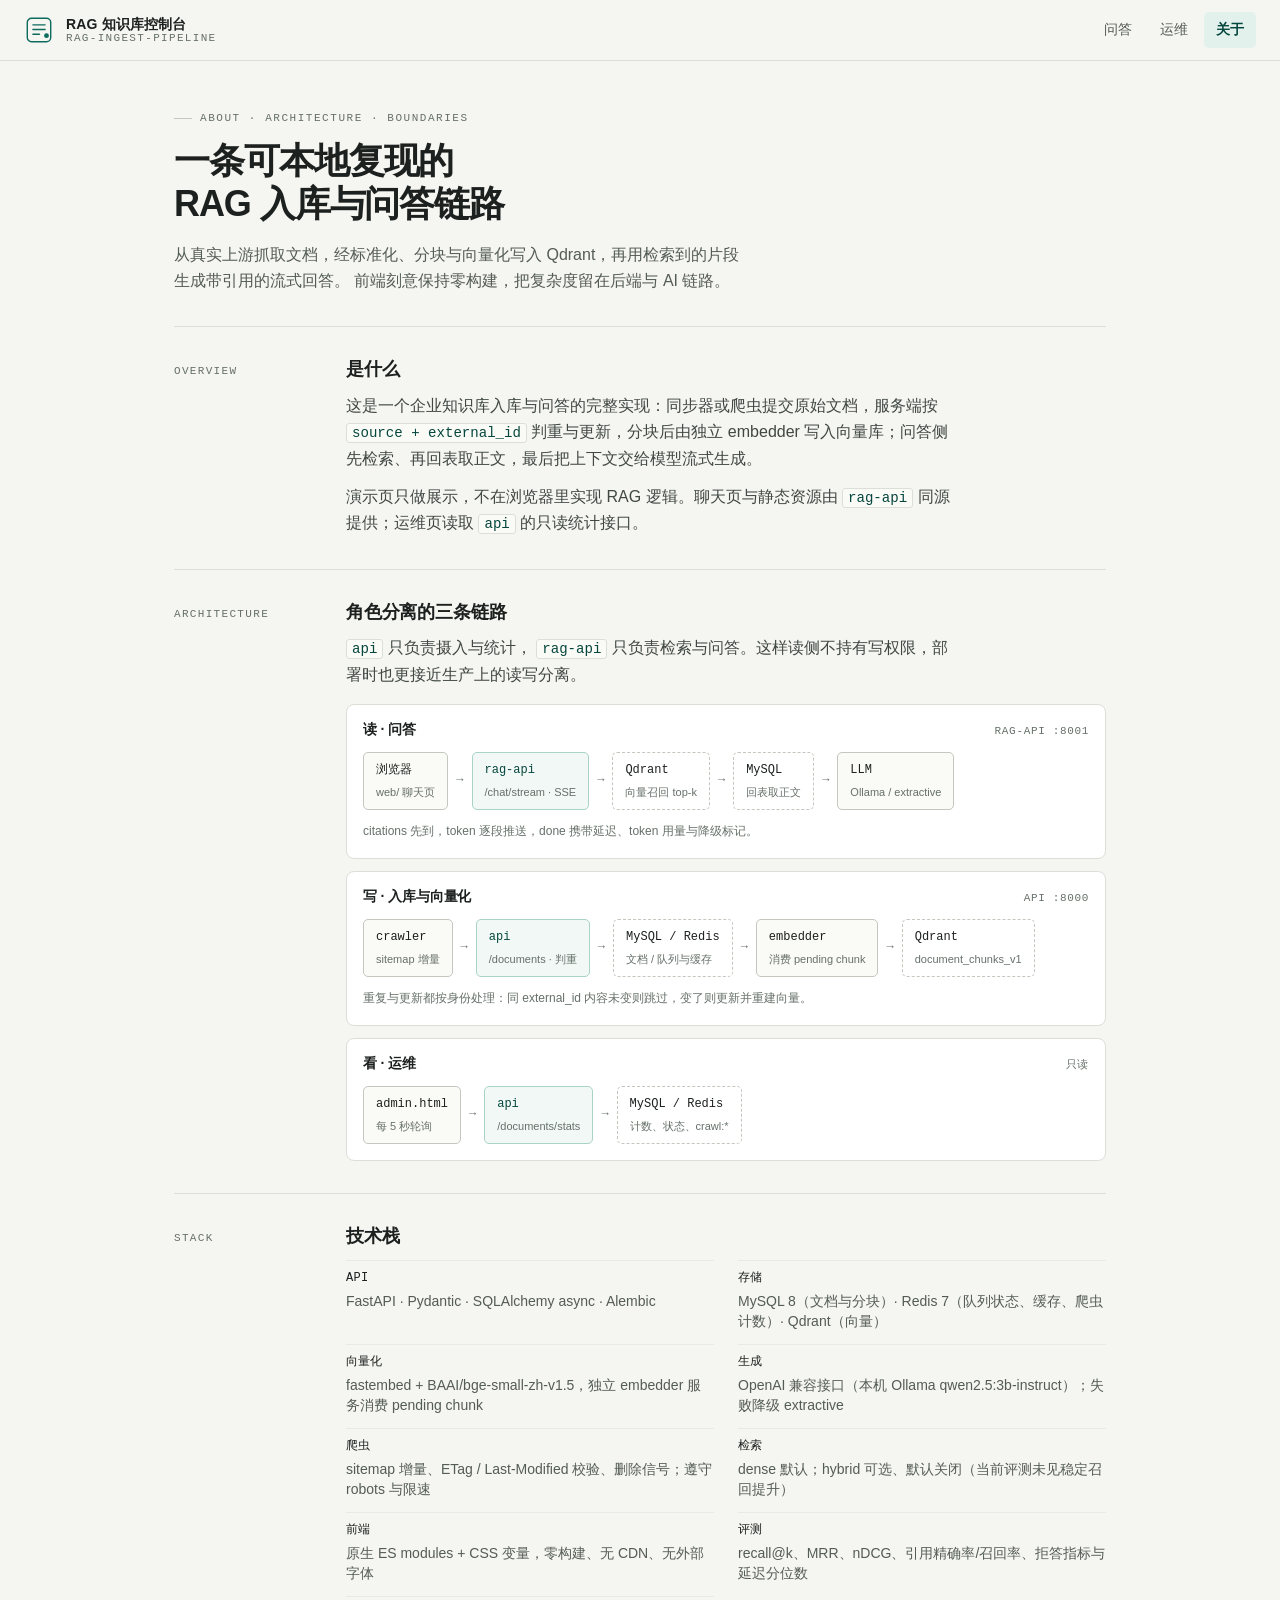
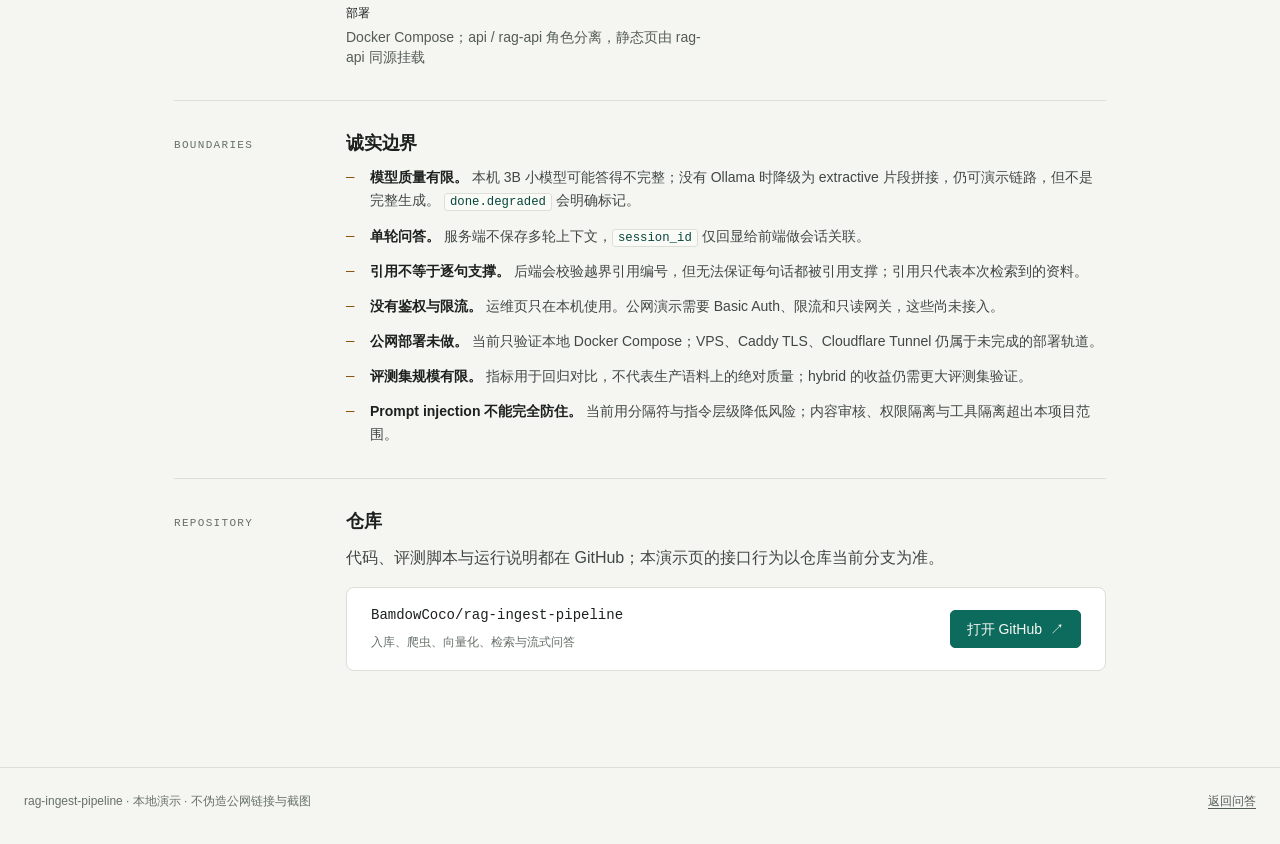
==== web/about.html @ 5a27202a "feat(demo): 增加问答/运维演示页与人民币费用估算 - 新增问答、运维与关于静态页，支持 SSE 流式回答与引用展示  - 增加 LLM 用量统计、DeepSeek 中文官方人民币价格与费用" ====
<!doctype html>
<html lang="zh-CN">
  <head>
    <meta charset="utf-8" />
    <meta name="viewport" content="width=device-width, initial-scale=1" />
    <meta name="theme-color" content="#f5f5f1" />
    <meta
      name="description"
      content="rag-ingest-pipeline 的架构、技术栈与诚实边界：入库、爬虫、向量化、检索与流式问答。"
    />
    <title>架构与边界 · RAG 控制台</title>
    <link rel="icon" href="favicon.svg" type="image/svg+xml" />
    <link rel="stylesheet" href="css/tokens.css?v=20261104" />
    <link rel="stylesheet" href="css/base.css?v=20261104" />
    <link rel="stylesheet" href="css/components.css?v=20261104" />
    <link rel="stylesheet" href="css/about.css?v=20261104" />
  </head>
  <body>
    <a class="skip-link" href="#main">跳到主要内容</a>

    <header class="site-header">
      <div class="site-header__inner">
        <a class="brand" href="index.html">
          <svg class="brand__mark" viewBox="0 0 32 32" fill="none" aria-hidden="true">
            <rect
              x="3.5"
              y="3.5"
              width="25"
              height="25"
              rx="4.5"
              stroke="currentColor"
              stroke-width="1.5"
            />
            <path
              d="M9.5 10.5h13M9.5 15.5h13M9.5 20.5h7"
              stroke="currentColor"
              stroke-width="1.5"
              stroke-linecap="round"
            />
            <circle cx="24" cy="22" r="2.6" fill="currentColor" />
          </svg>
          <span class="brand__text">
            <span class="brand__name">RAG 知识库控制台</span>
            <span class="brand__sub">rag-ingest-pipeline</span>
          </span>
        </a>
        <nav class="site-nav" aria-label="主导航">
          <a href="index.html">问答</a>
          <a href="admin.html">运维</a>
          <a href="about.html" aria-current="page">关于</a>
        </nav>
      </div>
    </header>

    <main id="main" class="about-layout">
      <header class="about-hero">
        <p class="eyebrow">About · architecture · boundaries</p>
        <h1 class="about-title">一条可本地复现的 RAG 入库与问答链路</h1>
        <p class="about-lede">
          从真实上游抓取文档，经标准化、分块与向量化写入 Qdrant，再用检索到的片段生成带引用的流式回答。
          前端刻意保持零构建，把复杂度留在后端与 AI 链路。
        </p>
      </header>

      <section class="about-section" aria-labelledby="overview-title">
        <p class="about-section__label">Overview</p>
        <div class="about-section__body">
          <h2 class="about-section__title" id="overview-title">是什么</h2>
          <p>
            这是一个企业知识库入库与问答的完整实现：同步器或爬虫提交原始文档，服务端按
            <span class="code-inline">source + external_id</span>
            判重与更新，分块后由独立 embedder 写入向量库；问答侧先检索、再回表取正文，最后把上下文交给模型流式生成。
          </p>
          <p>
            演示页只做展示，不在浏览器里实现 RAG 逻辑。聊天页与静态资源由
            <span class="code-inline">rag-api</span>
            同源提供；运维页读取
            <span class="code-inline">api</span>
            的只读统计接口。
          </p>
        </div>
      </section>

      <section class="about-section" aria-labelledby="arch-title">
        <p class="about-section__label">Architecture</p>
        <div class="about-section__body">
          <h2 class="about-section__title" id="arch-title">角色分离的三条链路</h2>
          <p>
            <span class="code-inline">api</span> 只负责摄入与统计，
            <span class="code-inline">rag-api</span>
            只负责检索与问答。这样读侧不持有写权限，部署时也更接近生产上的读写分离。
          </p>

          <div class="arch">
            <div class="arch-lane">
              <div class="arch-lane__head">
                <h3 class="arch-lane__title">读 · 问答</h3>
                <span class="arch-lane__hint">rag-api :8001</span>
              </div>
              <div class="flow">
                <div class="flow__node">
                  <span class="flow__node-title">浏览器</span>
                  <span class="flow__node-role">web/ 聊天页</span>
                </div>
                <span class="flow__arrow" aria-hidden="true">→</span>
                <div class="flow__node flow__node--accent">
                  <span class="flow__node-title">rag-api</span>
                  <span class="flow__node-role">/chat/stream · SSE</span>
                </div>
                <span class="flow__arrow" aria-hidden="true">→</span>
                <div class="flow__node flow__node--store">
                  <span class="flow__node-title">Qdrant</span>
                  <span class="flow__node-role">向量召回 top-k</span>
                </div>
                <span class="flow__arrow" aria-hidden="true">→</span>
                <div class="flow__node flow__node--store">
                  <span class="flow__node-title">MySQL</span>
                  <span class="flow__node-role">回表取正文</span>
                </div>
                <span class="flow__arrow" aria-hidden="true">→</span>
                <div class="flow__node">
                  <span class="flow__node-title">LLM</span>
                  <span class="flow__node-role">Ollama / extractive</span>
                </div>
              </div>
              <p class="arch-note">
                citations 先到，token 逐段推送，done 携带延迟、token 用量与降级标记。
              </p>
            </div>

            <div class="arch-lane">
              <div class="arch-lane__head">
                <h3 class="arch-lane__title">写 · 入库与向量化</h3>
                <span class="arch-lane__hint">api :8000</span>
              </div>
              <div class="flow">
                <div class="flow__node">
                  <span class="flow__node-title">crawler</span>
                  <span class="flow__node-role">sitemap 增量</span>
                </div>
                <span class="flow__arrow" aria-hidden="true">→</span>
                <div class="flow__node flow__node--accent">
                  <span class="flow__node-title">api</span>
                  <span class="flow__node-role">/documents · 判重</span>
                </div>
                <span class="flow__arrow" aria-hidden="true">→</span>
                <div class="flow__node flow__node--store">
                  <span class="flow__node-title">MySQL / Redis</span>
                  <span class="flow__node-role">文档 / 队列与缓存</span>
                </div>
                <span class="flow__arrow" aria-hidden="true">→</span>
                <div class="flow__node">
                  <span class="flow__node-title">embedder</span>
                  <span class="flow__node-role">消费 pending chunk</span>
                </div>
                <span class="flow__arrow" aria-hidden="true">→</span>
                <div class="flow__node flow__node--store">
                  <span class="flow__node-title">Qdrant</span>
                  <span class="flow__node-role">document_chunks_v1</span>
                </div>
              </div>
              <p class="arch-note">
                重复与更新都按身份处理：同 external_id 内容未变则跳过，变了则更新并重建向量。
              </p>
            </div>

            <div class="arch-lane">
              <div class="arch-lane__head">
                <h3 class="arch-lane__title">看 · 运维</h3>
                <span class="arch-lane__hint">只读</span>
              </div>
              <div class="flow">
                <div class="flow__node">
                  <span class="flow__node-title">admin.html</span>
                  <span class="flow__node-role">每 5 秒轮询</span>
                </div>
                <span class="flow__arrow" aria-hidden="true">→</span>
                <div class="flow__node flow__node--accent">
                  <span class="flow__node-title">api</span>
                  <span class="flow__node-role">/documents/stats</span>
                </div>
                <span class="flow__arrow" aria-hidden="true">→</span>
                <div class="flow__node flow__node--store">
                  <span class="flow__node-title">MySQL / Redis</span>
                  <span class="flow__node-role">计数、状态、crawl:*</span>
                </div>
              </div>
            </div>
          </div>
        </div>
      </section>

      <section class="about-section" aria-labelledby="stack-title">
        <p class="about-section__label">Stack</p>
        <div class="about-section__body">
          <h2 class="about-section__title" id="stack-title">技术栈</h2>
          <dl class="stack-grid">
            <div class="stack-item">
              <dt>API</dt>
              <dd>FastAPI · Pydantic · SQLAlchemy async · Alembic</dd>
            </div>
            <div class="stack-item">
              <dt>存储</dt>
              <dd>MySQL 8（文档与分块）· Redis 7（队列状态、缓存、爬虫计数）· Qdrant（向量）</dd>
            </div>
            <div class="stack-item">
              <dt>向量化</dt>
              <dd>fastembed + BAAI/bge-small-zh-v1.5，独立 embedder 服务消费 pending chunk</dd>
            </div>
            <div class="stack-item">
              <dt>生成</dt>
              <dd>OpenAI 兼容接口（本机 Ollama qwen2.5:3b-instruct）；失败降级 extractive</dd>
            </div>
            <div class="stack-item">
              <dt>爬虫</dt>
              <dd>sitemap 增量、ETag / Last-Modified 校验、删除信号；遵守 robots 与限速</dd>
            </div>
            <div class="stack-item">
              <dt>检索</dt>
              <dd>dense 默认；hybrid 可选、默认关闭（当前评测未见稳定召回提升）</dd>
            </div>
            <div class="stack-item">
              <dt>前端</dt>
              <dd>原生 ES modules + CSS 变量，零构建、无 CDN、无外部字体</dd>
            </div>
            <div class="stack-item">
              <dt>评测</dt>
              <dd>recall@k、MRR、nDCG、引用精确率/召回率、拒答指标与延迟分位数</dd>
            </div>
            <div class="stack-item">
              <dt>部署</dt>
              <dd>Docker Compose；api / rag-api 角色分离，静态页由 rag-api 同源挂载</dd>
            </div>
          </dl>
        </div>
      </section>

      <section class="about-section" aria-labelledby="boundary-title">
        <p class="about-section__label">Boundaries</p>
        <div class="about-section__body">
          <h2 class="about-section__title" id="boundary-title">诚实边界</h2>
          <ul class="boundary-list">
            <li>
              <strong>模型质量有限。</strong>
              本机 3B 小模型可能答得不完整；没有 Ollama 时降级为 extractive 片段拼接，仍可演示链路，但不是完整生成。
              <span class="code-inline">done.degraded</span> 会明确标记。
            </li>
            <li>
              <strong>单轮问答。</strong>
              服务端不保存多轮上下文，<span class="code-inline">session_id</span> 仅回显给前端做会话关联。
            </li>
            <li>
              <strong>引用不等于逐句支撑。</strong>
              后端会校验越界引用编号，但无法保证每句话都被引用支撑；引用只代表本次检索到的资料。
            </li>
            <li>
              <strong>没有鉴权与限流。</strong>
              运维页只在本机使用。公网演示需要 Basic Auth、限流和只读网关，这些尚未接入。
            </li>
            <li>
              <strong>公网部署未做。</strong>
              当前只验证本地 Docker Compose；VPS、Caddy TLS、Cloudflare Tunnel 仍属于未完成的部署轨道。
            </li>
            <li>
              <strong>评测集规模有限。</strong>
              指标用于回归对比，不代表生产语料上的绝对质量；hybrid 的收益仍需更大评测集验证。
            </li>
            <li>
              <strong>Prompt injection 不能完全防住。</strong>
              当前用分隔符与指令层级降低风险；内容审核、权限隔离与工具隔离超出本项目范围。
            </li>
          </ul>
        </div>
      </section>

      <section class="about-section" aria-labelledby="repo-title">
        <p class="about-section__label">Repository</p>
        <div class="about-section__body">
          <h2 class="about-section__title" id="repo-title">仓库</h2>
          <p>代码、评测脚本与运行说明都在 GitHub；本演示页的接口行为以仓库当前分支为准。</p>
          <div class="repo-card">
            <div class="repo-card__text">
              <span class="repo-card__name">BamdowCoco/rag-ingest-pipeline</span>
              <span class="repo-card__desc">入库、爬虫、向量化、检索与流式问答</span>
            </div>
            <a
              class="btn btn--primary"
              href="https://github.com/BamdowCoco/rag-ingest-pipeline"
              target="_blank"
              rel="noopener noreferrer"
            >
              打开 GitHub
              <span aria-hidden="true">↗</span>
            </a>
          </div>
        </div>
      </section>
    </main>

    <footer class="site-footer">
      <div class="site-footer__inner">
        <span>rag-ingest-pipeline · 本地演示 · 不伪造公网链接与截图</span>
        <span><a href="index.html">返回问答</a></span>
      </div>
    </footer>
  </body>
</html>
---- web/css/tokens.css ----
/* ==========================================================================
   tokens.css — 设计变量（颜色、字体、间距、圆角、阴影、动效）
   主题：Paper Ledger · 技术文档控制台
   - 单一强调色：深青绿（accent）；琥珀只作警告语义，不参与装饰
   - 暖纸底 + 深墨字；所有颜色必须从这里取，页面样式不写裸色值
   ========================================================================== */

:root {
  color-scheme: light;

  /* ---- 底色与表面 ------------------------------------------------------ */
  --color-ground: #f5f5f1;
  --color-surface: #ffffff;
  --color-sunken: #edede7;
  --color-inset: #fafaf6;
  --color-overlay: rgba(28, 32, 30, 0.38);

  /* ---- 文字 ------------------------------------------------------------ */
  --color-ink: #1c201e;
  --color-ink-soft: #414844;
  --color-ink-muted: #545c56;
  --color-ink-faint: #667069;
  --color-ink-inverse: #f7f8f4;

  /* ---- 分隔线 ---------------------------------------------------------- */
  --color-line: #dcdfd7;
  --color-line-soft: #e8eae4;
  --color-line-strong: #c3c8be;

  /* ---- 强调色（青绿） -------------------------------------------------- */
  --color-accent: #0d6b5d;
  --color-accent-hover: #0a584c;
  --color-accent-strong: #06473d;
  --color-accent-soft: #e3f1ed;
  --color-accent-line: #a9d3c9;
  --color-accent-tint: #f1f8f6;

  /* ---- 语义色 ---------------------------------------------------------- */
  --color-warn: #8a520b;
  --color-warn-soft: #fbf1dd;
  --color-warn-line: #e6c893;
  --color-danger: #9b2f29;
  --color-danger-soft: #fbeae8;
  --color-danger-line: #e8b7b2;
  --color-ok: #2c6b45;
  --color-ok-soft: #e6f2e9;
  --color-ok-line: #b7d8bf;
  --color-neutral-soft: #efefe9;
  --color-neutral-line: #d6d8d0;

  /* ---- 字体 ------------------------------------------------------------ */
  --font-sans: -apple-system, BlinkMacSystemFont, "Segoe UI", "Microsoft YaHei",
    "PingFang SC", "Noto Sans CJK SC", "Helvetica Neue", Arial, sans-serif;
  --font-mono: ui-monospace, "Cascadia Code", "Cascadia Mono", "SFMono-Regular",
    Consolas, "Liberation Mono", Menlo, monospace;

  /* 字号阶梯（16px 基准） */
  --text-2xs: 0.6875rem;  /* 11px — 微标签 */
  --text-xs: 0.75rem;     /* 12px — 元信息 */
  --text-sm: 0.875rem;    /* 14px — 辅助 */
  --text-base: 1rem;      /* 16px — 正文 */
  --text-lg: 1.125rem;    /* 18px — 小标题 */
  --text-xl: 1.375rem;    /* 22px — 区块标题 */
  --text-2xl: 1.75rem;    /* 28px — 页面标题 */
  --text-3xl: 2.25rem;    /* 36px — 空态主标题 */

  /* 行高 */
  --leading-tight: 1.2;
  --leading-snug: 1.4;
  --leading-normal: 1.65;
  --leading-relaxed: 1.8;

  /* ---- 间距（4px 基准） ------------------------------------------------ */
  --space-1: 0.25rem;   /* 4 */
  --space-2: 0.5rem;    /* 8 */
  --space-3: 0.75rem;   /* 12 */
  --space-4: 1rem;      /* 16 */
  --space-5: 1.5rem;    /* 24 */
  --space-6: 2rem;      /* 32 */
  --space-7: 3rem;      /* 48 */
  --space-8: 4rem;      /* 64 */

  /* ---- 圆角 ------------------------------------------------------------ */
  --radius-xs: 3px;
  --radius-sm: 5px;
  --radius-md: 8px;
  --radius-lg: 12px;
  --radius-round: 999px;

  /* ---- 阴影（克制：卡片只留 1px 级别的“纸感”） ------------------------- */
  --shadow-card: 0 1px 2px rgba(28, 32, 30, 0.05);
  --shadow-raise: 0 4px 16px rgba(28, 32, 30, 0.08);

  /* ---- 布局 ------------------------------------------------------------ */
  --content-max: 1280px;
  --chat-max: 860px;
  --header-height: 60px;
  --page-pad: 1.5rem;
  --rail-width: 280px;

  /* ---- 焦点与动效 ------------------------------------------------------ */
  --focus-ring: 0 0 0 3px rgba(13, 107, 93, 0.22);
  --motion-fast: 120ms;
  --motion-base: 180ms;
  --ease-out: cubic-bezier(0.2, 0.7, 0.3, 1);
}

@media (max-width: 640px) {
  :root {
    --page-pad: 1rem;
    --header-height: 56px;
  }
}
---- web/css/base.css ----
/* ==========================================================================
   base.css — reset、排版、页面骨架、通用布局原语
   ========================================================================== */

*,
*::before,
*::after {
  box-sizing: border-box;
}

html {
  -webkit-text-size-adjust: 100%;
  scroll-padding-top: calc(var(--header-height) + var(--space-4));
}

body {
  margin: 0;
  min-height: 100vh;
  background: var(--color-ground);
  color: var(--color-ink);
  font-family: var(--font-sans);
  font-size: var(--text-base);
  line-height: var(--leading-normal);
  -webkit-font-smoothing: antialiased;
  text-rendering: optimizeLegibility;
}

h1,
h2,
h3,
h4,
p,
figure,
blockquote,
dl,
dd {
  margin: 0;
}

h1,
h2,
h3,
h4 {
  font-weight: 600;
  line-height: var(--leading-tight);
  letter-spacing: -0.01em;
  text-wrap: balance;
}

p {
  text-wrap: pretty;
}

ul,
ol {
  margin: 0;
  padding: 0;
  list-style: none;
}

a {
  color: var(--color-accent);
  text-decoration-thickness: 1px;
  text-underline-offset: 3px;
}

a:hover {
  color: var(--color-accent-hover);
}

button,
input,
select,
textarea {
  font: inherit;
  color: inherit;
}

button {
  cursor: pointer;
}

img,
svg {
  display: block;
  max-width: 100%;
}

code,
kbd,
samp,
pre {
  font-family: var(--font-mono);
  font-size: 0.92em;
}

::selection {
  background: var(--color-accent-soft);
  color: var(--color-accent-strong);
}

:focus-visible {
  outline: 2px solid var(--color-accent);
  outline-offset: 2px;
  border-radius: var(--radius-xs);
}

[hidden] {
  display: none !important;
}

/* ---- 可访问性工具 ------------------------------------------------------ */

.visually-hidden {
  position: absolute !important;
  width: 1px;
  height: 1px;
  padding: 0;
  margin: -1px;
  overflow: hidden;
  clip: rect(0 0 0 0);
  white-space: nowrap;
  border: 0;
}

.skip-link {
  position: fixed;
  top: var(--space-2);
  left: var(--space-2);
  z-index: 200;
  padding: var(--space-2) var(--space-4);
  background: var(--color-surface);
  color: var(--color-accent-strong);
  border: 1px solid var(--color-accent-line);
  border-radius: var(--radius-sm);
  box-shadow: var(--shadow-raise);
  transform: translateY(-200%);
  transition: transform var(--motion-fast) var(--ease-out);
}

.skip-link:focus-visible {
  transform: translateY(0);
}

/* ---- 站点头部 ---------------------------------------------------------- */

.site-header {
  position: sticky;
  top: 0;
  z-index: 50;
  background: rgba(245, 245, 241, 0.92);
  border-bottom: 1px solid var(--color-line);
  backdrop-filter: blur(10px);
}

@supports not (backdrop-filter: blur(1px)) {
  .site-header {
    background: var(--color-ground);
  }
}

.site-header__inner {
  display: flex;
  align-items: center;
  justify-content: space-between;
  gap: var(--space-4);
  width: 100%;
  max-width: var(--content-max);
  height: var(--header-height);
  margin: 0 auto;
  padding: 0 var(--page-pad);
}

.brand {
  display: flex;
  align-items: center;
  gap: var(--space-3);
  min-width: 0;
  color: var(--color-ink);
  text-decoration: none;
}

.brand:hover {
  color: var(--color-ink);
}

.brand__mark {
  flex: none;
  width: 30px;
  height: 30px;
  color: var(--color-accent);
}

.brand__text {
  display: flex;
  flex-direction: column;
  min-width: 0;
  line-height: 1.15;
}

.brand__name {
  overflow: hidden;
  font-size: var(--text-sm);
  font-weight: 600;
  letter-spacing: 0.01em;
  text-overflow: ellipsis;
  white-space: nowrap;
}

.brand__sub {
  font-family: var(--font-mono);
  font-size: var(--text-2xs);
  letter-spacing: 0.12em;
  color: var(--color-ink-faint);
  text-transform: uppercase;
}

.site-nav {
  display: flex;
  align-items: center;
  gap: var(--space-1);
  flex: none;
}

.site-nav a {
  display: inline-flex;
  align-items: center;
  min-height: 36px;
  padding: 0 var(--space-3);
  border-radius: var(--radius-sm);
  color: var(--color-ink-muted);
  font-size: var(--text-sm);
  text-decoration: none;
  transition: background-color var(--motion-fast) var(--ease-out),
    color var(--motion-fast) var(--ease-out);
}

.site-nav a:hover {
  background: var(--color-sunken);
  color: var(--color-ink);
}

.site-nav a[aria-current="page"] {
  background: var(--color-accent-soft);
  color: var(--color-accent-strong);
  font-weight: 600;
}

/* ---- 页面骨架 ---------------------------------------------------------- */

.page {
  width: 100%;
  max-width: var(--content-max);
  margin: 0 auto;
  padding: var(--space-6) var(--page-pad) var(--space-8);
}

.page--narrow {
  max-width: 980px;
}

.page-header {
  display: flex;
  align-items: flex-end;
  justify-content: space-between;
  gap: var(--space-4);
  margin-bottom: var(--space-5);
}

.page-header__text {
  max-width: 68ch;
}

.eyebrow {
  display: flex;
  align-items: center;
  gap: var(--space-2);
  margin-bottom: var(--space-2);
  font-family: var(--font-mono);
  font-size: var(--text-2xs);
  font-weight: 500;
  letter-spacing: 0.14em;
  color: var(--color-ink-faint);
  text-transform: uppercase;
}

.eyebrow::before {
  content: "";
  width: 18px;
  height: 1px;
  background: var(--color-line-strong);
}

.page-title {
  font-size: var(--text-2xl);
  letter-spacing: -0.02em;
}

.page-lede {
  margin-top: var(--space-2);
  color: var(--color-ink-muted);
  font-size: var(--text-base);
}

.section-title {
  font-size: var(--text-lg);
  letter-spacing: -0.01em;
}

/* ---- 通用布局原语 ------------------------------------------------------ */

.cluster {
  display: flex;
  flex-wrap: wrap;
  align-items: center;
  gap: var(--space-2);
}

.stack > * + * {
  margin-top: var(--space-3);
}

.mono {
  font-family: var(--font-mono);
  font-size: 0.92em;
  letter-spacing: -0.01em;
}

.numeric {
  font-variant-numeric: tabular-nums;
}

.u-muted {
  color: var(--color-ink-muted);
}

.u-faint {
  color: var(--color-ink-faint);
}

.u-small {
  font-size: var(--text-sm);
}

.u-nowrap {
  white-space: nowrap;
}

/* ---- 页脚 -------------------------------------------------------------- */

.site-footer {
  width: 100%;
  max-width: var(--content-max);
  margin: 0 auto;
  padding: var(--space-5) var(--page-pad) var(--space-6);
  border-top: 1px solid var(--color-line);
  color: var(--color-ink-faint);
  font-size: var(--text-xs);
}

.site-footer__inner {
  display: flex;
  flex-wrap: wrap;
  align-items: center;
  justify-content: space-between;
  gap: var(--space-2) var(--space-4);
}

.site-footer a {
  color: var(--color-ink-muted);
}

/* ---- 动效偏好 ---------------------------------------------------------- */

@media (prefers-reduced-motion: reduce) {
  html {
    scroll-behavior: auto;
  }

  *,
  *::before,
  *::after {
    animation-duration: 0.01ms !important;
    animation-iteration-count: 1 !important;
    transition-duration: 0.01ms !important;
    scroll-behavior: auto !important;
  }
}

@media (max-width: 560px) {
  .brand__sub {
    display: none;
  }

  .page-header {
    align-items: flex-start;
    flex-direction: column;
  }

  .site-nav a {
    padding: 0 var(--space-2);
  }
}
---- web/css/components.css ----
/* ==========================================================================
   components.css — 跨页面组件：按钮、表单、徽标、卡片、表格、引用、提示
   ========================================================================== */

/* ---- 面板 / 卡片 ------------------------------------------------------- */

.panel {
  background: var(--color-surface);
  border: 1px solid var(--color-line);
  border-radius: var(--radius-md);
  box-shadow: var(--shadow-card);
}

.panel__head {
  display: flex;
  flex-wrap: wrap;
  align-items: baseline;
  justify-content: space-between;
  gap: var(--space-2) var(--space-4);
  padding: var(--space-4) var(--space-5);
  border-bottom: 1px solid var(--color-line-soft);
}

.panel__title {
  display: flex;
  align-items: center;
  gap: var(--space-2);
  font-size: var(--text-base);
  font-weight: 600;
}

.panel__hint {
  font-family: var(--font-mono);
  font-size: var(--text-2xs);
  letter-spacing: 0.06em;
  color: var(--color-ink-faint);
}

.panel__body {
  padding: var(--space-4) var(--space-5);
}

.panel__body--flush {
  padding: 0;
}

.panel__foot {
  padding: var(--space-3) var(--space-5);
  border-top: 1px solid var(--color-line-soft);
  color: var(--color-ink-faint);
  font-size: var(--text-xs);
}

/* ---- 按钮 -------------------------------------------------------------- */

.btn {
  display: inline-flex;
  align-items: center;
  justify-content: center;
  gap: var(--space-2);
  min-height: 38px;
  padding: 0 var(--space-4);
  border: 1px solid var(--color-line-strong);
  border-radius: var(--radius-sm);
  background: var(--color-surface);
  color: var(--color-ink);
  font-size: var(--text-sm);
  font-weight: 500;
  line-height: 1.2;
  text-decoration: none;
  white-space: nowrap;
  transition: background-color var(--motion-fast) var(--ease-out),
    border-color var(--motion-fast) var(--ease-out),
    color var(--motion-fast) var(--ease-out),
    transform var(--motion-fast) var(--ease-out);
}

.btn:hover {
  background: var(--color-inset);
  border-color: var(--color-ink-faint);
  color: var(--color-ink);
}

.btn:active {
  transform: translateY(1px);
}

.btn:disabled,
.btn[aria-disabled="true"] {
  transform: none;
  cursor: not-allowed;
  opacity: 0.55;
}

.btn svg {
  flex: none;
  width: 16px;
  height: 16px;
}

.btn--primary {
  border-color: var(--color-accent);
  background: var(--color-accent);
  color: var(--color-ink-inverse);
}

.btn--primary:hover {
  border-color: var(--color-accent-hover);
  background: var(--color-accent-hover);
  color: var(--color-ink-inverse);
}

.btn--ghost {
  border-color: transparent;
  background: transparent;
  color: var(--color-ink-muted);
}

.btn--ghost:hover {
  border-color: transparent;
  background: var(--color-sunken);
  color: var(--color-ink);
}

.btn--danger {
  border-color: var(--color-danger-line);
  background: var(--color-danger-soft);
  color: var(--color-danger);
}

.btn--danger:hover {
  border-color: var(--color-danger);
  background: var(--color-danger-soft);
  color: var(--color-danger);
}

.btn--sm {
  min-height: 32px;
  padding: 0 var(--space-3);
  font-size: var(--text-xs);
}

.btn--icon {
  width: 36px;
  padding: 0;
}

/* ---- 图标按钮（反馈等） ------------------------------------------------- */

.icon-btn {
  display: inline-flex;
  align-items: center;
  justify-content: center;
  width: 36px;
  height: 32px;
  padding: 0;
  border: 1px solid var(--color-line);
  border-radius: var(--radius-sm);
  background: var(--color-surface);
  color: var(--color-ink-muted);
  transition: background-color var(--motion-fast) var(--ease-out),
    border-color var(--motion-fast) var(--ease-out),
    color var(--motion-fast) var(--ease-out);
}

.icon-btn svg {
  width: 15px;
  height: 15px;
}

.icon-btn:hover {
  border-color: var(--color-line-strong);
  background: var(--color-inset);
  color: var(--color-ink);
}

.icon-btn[aria-pressed="true"] {
  border-color: var(--color-accent-line);
  background: var(--color-accent-soft);
  color: var(--color-accent-strong);
}

.icon-btn[data-rating="down"][aria-pressed="true"] {
  border-color: var(--color-danger-line);
  background: var(--color-danger-soft);
  color: var(--color-danger);
}

.icon-btn:disabled {
  cursor: default;
  opacity: 0.55;
}

/* ---- 表单 -------------------------------------------------------------- */

.field {
  display: flex;
  flex-direction: column;
  gap: 6px;
  min-width: 0;
}

.label {
  font-family: var(--font-mono);
  font-size: var(--text-2xs);
  font-weight: 500;
  letter-spacing: 0.1em;
  color: var(--color-ink-muted);
  text-transform: uppercase;
}

.select,
.input {
  width: 100%;
  min-height: 38px;
  padding: 0 var(--space-3);
  border: 1px solid var(--color-line-strong);
  border-radius: var(--radius-sm);
  background: var(--color-surface);
  color: var(--color-ink);
  font-size: var(--text-sm);
  transition: border-color var(--motion-fast) var(--ease-out),
    box-shadow var(--motion-fast) var(--ease-out);
}

.select {
  appearance: none;
  padding-right: var(--space-7);
  background-image: url("data:image/svg+xml,%3Csvg xmlns='http://www.w3.org/2000/svg' width='12' height='8' viewBox='0 0 12 8'%3E%3Cpath d='M1 1l5 5 5-5' fill='none' stroke='%23667069' stroke-width='1.5' stroke-linecap='round'/%3E%3C/svg%3E");
  background-repeat: no-repeat;
  background-position: right var(--space-3) center;
  cursor: pointer;
}

.select:hover,
.input:hover {
  border-color: var(--color-ink-faint);
}

.select:focus-visible,
.input:focus-visible,
.textarea:focus-visible {
  outline: none;
  border-color: var(--color-accent);
  box-shadow: var(--focus-ring);
}

.select:disabled,
.input:disabled,
.textarea:disabled {
  background-color: var(--color-sunken);
  color: var(--color-ink-faint);
  cursor: not-allowed;
}

.textarea {
  display: block;
  width: 100%;
  min-height: 44px;
  padding: var(--space-2) 0;
  border: 0;
  background: transparent;
  color: var(--color-ink);
  font-size: var(--text-base);
  line-height: var(--leading-normal);
  resize: none;
}

.textarea::placeholder {
  color: var(--color-ink-faint);
}

/* ---- 徽标 -------------------------------------------------------------- */

.badge {
  display: inline-flex;
  align-items: center;
  gap: 6px;
  min-height: 22px;
  padding: 1px var(--space-2);
  border: 1px solid var(--color-neutral-line);
  border-radius: var(--radius-xs);
  background: var(--color-neutral-soft);
  color: var(--color-ink-soft);
  font-family: var(--font-mono);
  font-size: var(--text-2xs);
  line-height: 1.4;
  letter-spacing: 0.02em;
  white-space: nowrap;
}

.badge--accent {
  border-color: var(--color-accent-line);
  background: var(--color-accent-soft);
  color: var(--color-accent-strong);
}

.badge--ok {
  border-color: var(--color-ok-line);
  background: var(--color-ok-soft);
  color: var(--color-ok);
}

.badge--warn {
  border-color: var(--color-warn-line);
  background: var(--color-warn-soft);
  color: var(--color-warn);
}

.badge--danger {
  border-color: var(--color-danger-line);
  background: var(--color-danger-soft);
  color: var(--color-danger);
}

.badge__dot {
  flex: none;
  width: 6px;
  height: 6px;
  border-radius: 50%;
  background: currentColor;
}

.badge--live .badge__dot {
  animation: badge-pulse 1.8s var(--ease-out) infinite;
}

@keyframes badge-pulse {
  0%,
  100% {
    opacity: 1;
  }
  50% {
    opacity: 0.35;
  }
}

/* ---- 引用 chips -------------------------------------------------------- */

.citations {
  margin-bottom: var(--space-4);
}

.citations__label {
  display: flex;
  align-items: center;
  gap: var(--space-2);
  margin-bottom: var(--space-2);
  font-family: var(--font-mono);
  font-size: var(--text-2xs);
  letter-spacing: 0.1em;
  color: var(--color-ink-faint);
  text-transform: uppercase;
}

.citations__label::after {
  content: "";
  flex: 1;
  height: 1px;
  background: var(--color-line-soft);
}

.citation-list {
  display: flex;
  flex-wrap: wrap;
  gap: var(--space-2);
}

.citation-chip {
  display: inline-flex;
  align-items: center;
  gap: var(--space-2);
  max-width: 100%;
  padding: 5px var(--space-2) 5px 5px;
  border: 1px solid var(--color-line);
  border-radius: var(--radius-sm);
  background: var(--color-inset);
  color: var(--color-ink);
  font-size: var(--text-sm);
  line-height: 1.35;
  text-decoration: none;
  transition: background-color var(--motion-fast) var(--ease-out),
    border-color var(--motion-fast) var(--ease-out);
}

a.citation-chip:hover {
  border-color: var(--color-accent-line);
  background: var(--color-accent-tint);
  color: var(--color-ink);
}

.citation-chip__n {
  display: inline-flex;
  flex: none;
  align-items: center;
  justify-content: center;
  width: 22px;
  height: 22px;
  border: 1px solid var(--color-line-strong);
  border-radius: var(--radius-xs);
  background: var(--color-surface);
  color: var(--color-accent-strong);
  font-family: var(--font-mono);
  font-size: var(--text-2xs);
  font-variant-numeric: tabular-nums;
}

.citation-chip__title {
  overflow: hidden;
  max-width: 280px;
  font-weight: 500;
  text-overflow: ellipsis;
  white-space: nowrap;
}

.citation-chip__meta {
  flex: none;
  font-family: var(--font-mono);
  font-size: var(--text-2xs);
  letter-spacing: 0.04em;
  color: var(--color-ink-faint);
}

.citation-chip__arrow {
  flex: none;
  color: var(--color-accent);
  font-size: var(--text-xs);
}

@media (max-width: 560px) {
  .citation-chip__title {
    max-width: 170px;
  }

  .citation-chip__meta {
    display: none;
  }
}

/* ---- 错误条 / 提示 ----------------------------------------------------- */

.error-slot {
  margin-bottom: var(--space-4);
}

.error-slot:empty {
  display: none;
}

.error-bar {
  display: flex;
  align-items: flex-start;
  gap: var(--space-3);
  padding: var(--space-3) var(--space-4);
  border: 1px solid var(--color-danger-line);
  border-radius: var(--radius-sm);
  background: var(--color-danger-soft);
  color: var(--color-ink);
}

.error-bar__icon {
  flex: none;
  width: 18px;
  height: 18px;
  margin-top: 2px;
  color: var(--color-danger);
}

.error-bar__body {
  flex: 1;
  min-width: 0;
}

.error-bar__title {
  color: var(--color-danger);
  font-size: var(--text-sm);
  font-weight: 600;
}

.error-bar__detail {
  margin-top: 2px;
  color: var(--color-ink-soft);
  font-size: var(--text-xs);
  overflow-wrap: anywhere;
}

.error-bar__dismiss {
  flex: none;
  display: inline-flex;
  align-items: center;
  justify-content: center;
  width: 28px;
  height: 28px;
  padding: 0;
  border: 1px solid transparent;
  border-radius: var(--radius-xs);
  background: transparent;
  color: var(--color-danger);
}

.error-bar__dismiss:hover {
  border-color: var(--color-danger-line);
  background: var(--color-surface);
}

.error-bar__dismiss svg {
  width: 14px;
  height: 14px;
}

.notice {
  display: flex;
  align-items: flex-start;
  gap: var(--space-2);
  padding: var(--space-3);
  border: 1px solid var(--color-accent-line);
  border-radius: var(--radius-sm);
  background: var(--color-accent-tint);
  color: var(--color-ink-soft);
  font-size: var(--text-sm);
}

.notice--warn {
  border-color: var(--color-warn-line);
  background: var(--color-warn-soft);
}

.notice__icon {
  flex: none;
  width: 16px;
  height: 16px;
  margin-top: 2px;
  color: var(--color-warn);
}

.notice--info .notice__icon {
  color: var(--color-accent);
}

/* ---- 统计卡 ------------------------------------------------------------ */

.stat-grid {
  display: grid;
  grid-template-columns: repeat(auto-fit, minmax(180px, 1fr));
  gap: var(--space-3);
}

.stat-card {
  padding: var(--space-4);
  border: 1px solid var(--color-line);
  border-radius: var(--radius-md);
  background: var(--color-surface);
  box-shadow: var(--shadow-card);
}

.stat-card__label {
  display: flex;
  align-items: center;
  justify-content: space-between;
  gap: var(--space-2);
  font-family: var(--font-mono);
  font-size: var(--text-2xs);
  letter-spacing: 0.1em;
  color: var(--color-ink-muted);
  text-transform: uppercase;
}

.stat-card__value {
  margin-top: var(--space-3);
  color: var(--color-ink);
  font-family: var(--font-mono);
  font-size: 1.875rem;
  font-weight: 500;
  line-height: 1.05;
  letter-spacing: -0.03em;
  font-variant-numeric: tabular-nums;
}

.stat-card__meta {
  margin-top: var(--space-2);
  color: var(--color-ink-faint);
  font-size: var(--text-xs);
}

.stat-card--warn {
  border-color: var(--color-warn-line);
  background: var(--color-warn-soft);
}

.stat-card--warn .stat-card__value {
  color: var(--color-warn);
}

/* ---- 数据表 ------------------------------------------------------------ */

.table-wrap {
  width: 100%;
  overflow-x: auto;
}

.data-table {
  width: 100%;
  min-width: 680px;
  border-collapse: collapse;
  font-size: var(--text-sm);
}

.data-table th {
  padding: var(--space-2) var(--space-4);
  border-bottom: 1px solid var(--color-line);
  background: var(--color-inset);
  color: var(--color-ink-faint);
  font-family: var(--font-mono);
  font-size: var(--text-2xs);
  font-weight: 500;
  letter-spacing: 0.08em;
  text-align: left;
  text-transform: uppercase;
  white-space: nowrap;
}

.data-table td {
  padding: 10px var(--space-4);
  border-bottom: 1px solid var(--color-line-soft);
  vertical-align: middle;
}

.data-table tbody tr:last-child td {
  border-bottom: 0;
}

.data-table tbody tr:hover {
  background: var(--color-inset);
}

.data-table .numeric {
  font-family: var(--font-mono);
  font-size: var(--text-xs);
  color: var(--color-ink-muted);
  text-align: right;
}

.data-table__title {
  display: block;
  overflow: hidden;
  max-width: 360px;
  color: var(--color-ink);
  font-weight: 500;
  text-overflow: ellipsis;
  white-space: nowrap;
}

.data-table__id {
  font-family: var(--font-mono);
  font-size: var(--text-xs);
  color: var(--color-ink-faint);
}

/* ---- 来源分布条 -------------------------------------------------------- */

.bar-list {
  display: flex;
  flex-direction: column;
}

.bar-row {
  display: grid;
  grid-template-columns: minmax(64px, 104px) minmax(80px, 1fr) auto;
  align-items: center;
  gap: var(--space-3);
  padding: 7px 0;
}

.bar-row__label {
  overflow: hidden;
  color: var(--color-ink-soft);
  font-family: var(--font-mono);
  font-size: var(--text-xs);
  text-overflow: ellipsis;
  white-space: nowrap;
}

.bar-row__track {
  height: 8px;
  overflow: hidden;
  border-radius: 2px;
  background: var(--color-sunken);
}

.bar-row__fill {
  height: 100%;
  min-width: 2px;
  border-radius: inherit;
  background: var(--color-accent);
  transition: width 400ms var(--ease-out);
}

.bar-row__count {
  min-width: 4ch;
  color: var(--color-ink-muted);
  font-family: var(--font-mono);
  font-size: var(--text-xs);
  font-variant-numeric: tabular-nums;
  text-align: right;
}

/* ---- 空态 / 加载 ------------------------------------------------------- */

.empty-inline {
  padding: var(--space-5) var(--space-3);
  color: var(--color-ink-faint);
  font-size: var(--text-sm);
  text-align: center;
}

.empty-inline--error {
  color: var(--color-danger);
}

.loading-text {
  display: inline-flex;
  align-items: center;
  gap: var(--space-2);
  color: var(--color-ink-faint);
  font-size: var(--text-sm);
}

.spinner {
  width: 14px;
  height: 14px;
  border: 2px solid var(--color-accent-line);
  border-top-color: var(--color-accent);
  border-radius: 50%;
  animation: spin 0.8s linear infinite;
}

@keyframes spin {
  to {
    transform: rotate(360deg);
  }
}

/* ---- 反馈 -------------------------------------------------------------- */

.feedback {
  display: inline-flex;
  align-items: center;
  gap: var(--space-1);
}

.feedback__label {
  margin-right: var(--space-1);
  font-family: var(--font-mono);
  font-size: var(--text-2xs);
  letter-spacing: 0.08em;
  color: var(--color-ink-faint);
  text-transform: uppercase;
}

.feedback__result {
  margin-left: var(--space-2);
  color: var(--color-ink-faint);
  font-size: var(--text-xs);
}

/* ---- 内联代码 ---------------------------------------------------------- */

.code-inline {
  padding: 1px 5px;
  border: 1px solid var(--color-line);
  border-radius: var(--radius-xs);
  background: var(--color-inset);
  color: var(--color-accent-strong);
  font-family: var(--font-mono);
  font-size: 0.88em;
}

/* ---- 链接箭头 ---------------------------------------------------------- */

.link-arrow {
  display: inline-flex;
  align-items: center;
  gap: var(--space-1);
  font-size: var(--text-sm);
  font-weight: 500;
  text-decoration: none;
}

.link-arrow:hover {
  text-decoration: underline;
}
---- web/css/about.css ----
/* ==========================================================================
   about.css — 关于页：架构链路、技术栈、诚实边界
   ========================================================================== */

.about-layout {
  width: 100%;
  max-width: 980px;
  margin: 0 auto;
  padding: var(--space-7) var(--page-pad) var(--space-8);
}

.about-hero {
  padding-bottom: var(--space-6);
  border-bottom: 1px solid var(--color-line);
}

.about-title {
  max-width: 22ch;
  margin-top: var(--space-3);
  font-size: var(--text-3xl);
  letter-spacing: -0.03em;
}

.about-lede {
  max-width: 64ch;
  margin-top: var(--space-4);
  color: var(--color-ink-muted);
}

.about-section {
  display: grid;
  grid-template-columns: 148px minmax(0, 1fr);
  gap: var(--space-5);
  padding: var(--space-6) 0;
  border-bottom: 1px solid var(--color-line);
}

.about-section:last-of-type {
  border-bottom: 0;
}

.about-section__label {
  padding-top: 3px;
  color: var(--color-ink-faint);
  font-family: var(--font-mono);
  font-size: var(--text-2xs);
  font-weight: 500;
  letter-spacing: 0.12em;
  text-transform: uppercase;
}

.about-section__body {
  min-width: 0;
}

.about-section__body > p {
  max-width: 68ch;
  color: var(--color-ink-soft);
}

.about-section__body > p + p {
  margin-top: var(--space-3);
}

.about-section__title {
  margin-bottom: var(--space-3);
  font-size: var(--text-lg);
}

/* ---- 链路图 ------------------------------------------------------------ */

.arch {
  display: flex;
  flex-direction: column;
  gap: var(--space-3);
  margin-top: var(--space-4);
}

.arch-lane {
  padding: var(--space-4);
  border: 1px solid var(--color-line);
  border-radius: var(--radius-md);
  background: var(--color-surface);
}

.arch-lane__head {
  display: flex;
  flex-wrap: wrap;
  align-items: baseline;
  justify-content: space-between;
  gap: var(--space-2);
  margin-bottom: var(--space-3);
}

.arch-lane__title {
  font-size: var(--text-sm);
  font-weight: 600;
}

.arch-lane__hint {
  color: var(--color-ink-faint);
  font-family: var(--font-mono);
  font-size: var(--text-2xs);
  letter-spacing: 0.06em;
  text-transform: uppercase;
}

.flow {
  display: flex;
  flex-wrap: wrap;
  align-items: stretch;
  gap: var(--space-2);
}

.flow__node {
  display: flex;
  flex-direction: column;
  justify-content: center;
  gap: 2px;
  min-width: 0;
  padding: var(--space-2) var(--space-3);
  border: 1px solid var(--color-line-strong);
  border-radius: var(--radius-sm);
  background: var(--color-inset);
}

.flow__node-title {
  color: var(--color-ink);
  font-family: var(--font-mono);
  font-size: var(--text-xs);
  font-weight: 500;
}

.flow__node-role {
  color: var(--color-ink-faint);
  font-size: var(--text-2xs);
}

.flow__node--accent {
  border-color: var(--color-accent-line);
  background: var(--color-accent-tint);
}

.flow__node--accent .flow__node-title {
  color: var(--color-accent-strong);
}

.flow__node--store {
  border-style: dashed;
  background: var(--color-surface);
}

.flow__arrow {
  display: flex;
  align-items: center;
  color: var(--color-ink-faint);
  font-family: var(--font-mono);
  font-size: var(--text-xs);
}

.arch-note {
  margin-top: var(--space-3);
  color: var(--color-ink-faint);
  font-size: var(--text-xs);
}

/* ---- 技术栈 ------------------------------------------------------------ */

.stack-grid {
  display: grid;
  grid-template-columns: repeat(2, minmax(0, 1fr));
  gap: var(--space-3) var(--space-5);
  margin-top: var(--space-3);
}

.stack-item {
  padding-top: var(--space-2);
  border-top: 1px solid var(--color-line-soft);
}

.stack-item dt {
  color: var(--color-ink);
  font-family: var(--font-mono);
  font-size: var(--text-xs);
  font-weight: 500;
  letter-spacing: 0.02em;
}

.stack-item dd {
  margin-top: 4px;
  color: var(--color-ink-muted);
  font-size: var(--text-sm);
  line-height: var(--leading-snug);
}

/* ---- 诚实边界 ---------------------------------------------------------- */

.boundary-list {
  display: flex;
  flex-direction: column;
  gap: var(--space-3);
  margin-top: var(--space-3);
}

.boundary-list li {
  position: relative;
  padding-left: var(--space-5);
  color: var(--color-ink-soft);
  font-size: var(--text-sm);
  line-height: var(--leading-normal);
}

.boundary-list li::before {
  content: "—";
  position: absolute;
  left: 0;
  color: var(--color-warn);
  font-family: var(--font-mono);
}

.boundary-list strong {
  color: var(--color-ink);
  font-weight: 600;
}

/* ---- 仓库卡片 ---------------------------------------------------------- */

.repo-card {
  display: flex;
  flex-wrap: wrap;
  align-items: center;
  justify-content: space-between;
  gap: var(--space-3) var(--space-5);
  margin-top: var(--space-4);
  padding: var(--space-4) var(--space-5);
  border: 1px solid var(--color-line);
  border-radius: var(--radius-md);
  background: var(--color-surface);
}

.repo-card__text {
  min-width: 0;
}

.repo-card__name {
  display: block;
  color: var(--color-ink);
  font-family: var(--font-mono);
  font-size: var(--text-sm);
  font-weight: 500;
  overflow-wrap: anywhere;
}

.repo-card__desc {
  margin-top: 2px;
  color: var(--color-ink-faint);
  font-size: var(--text-xs);
}

@media (max-width: 760px) {
  .about-layout {
    padding-top: var(--space-6);
  }

  .about-title {
    font-size: var(--text-2xl);
  }

  .about-section {
    grid-template-columns: minmax(0, 1fr);
    gap: var(--space-2);
    padding: var(--space-5) 0;
  }

  .stack-grid {
    grid-template-columns: minmax(0, 1fr);
  }

  .flow {
    flex-direction: column;
    align-items: stretch;
  }

  .flow__arrow {
    justify-content: center;
    transform: rotate(90deg);
  }

  .flow__node {
    width: 100%;
  }
}
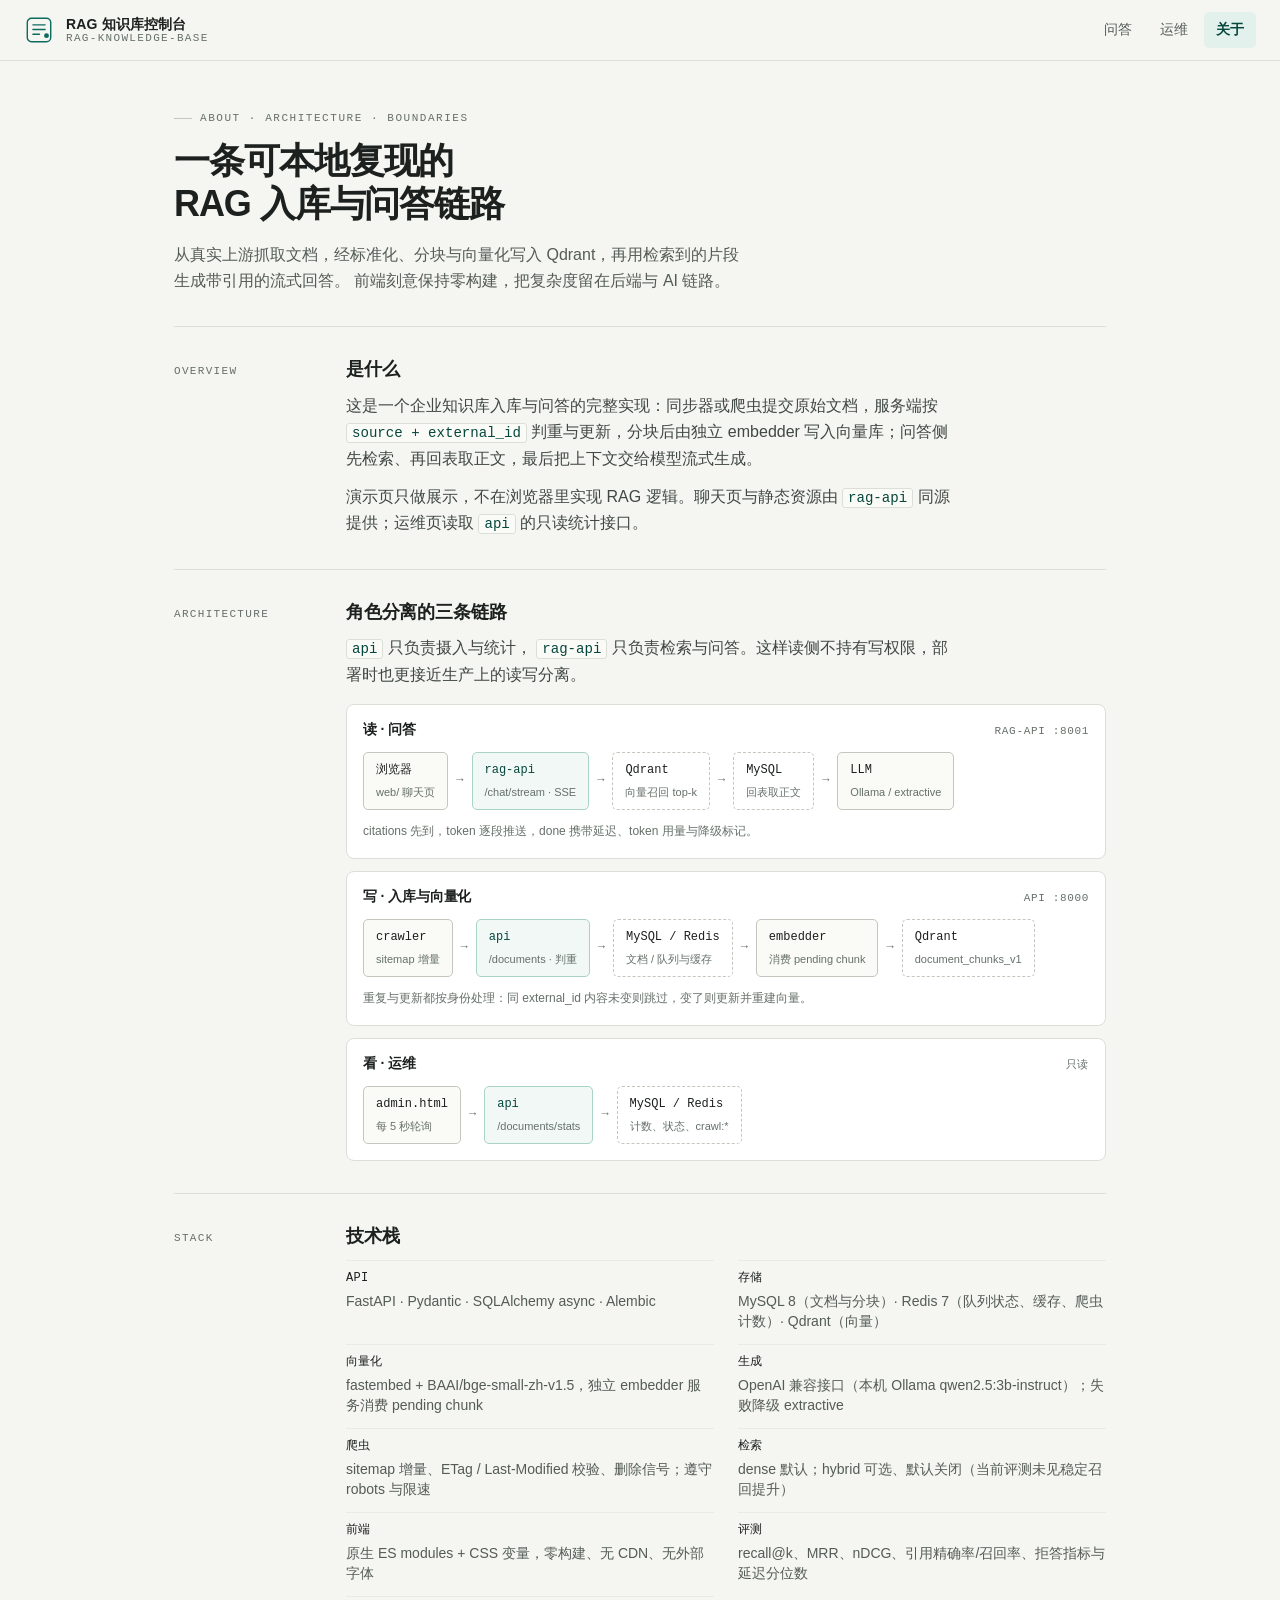
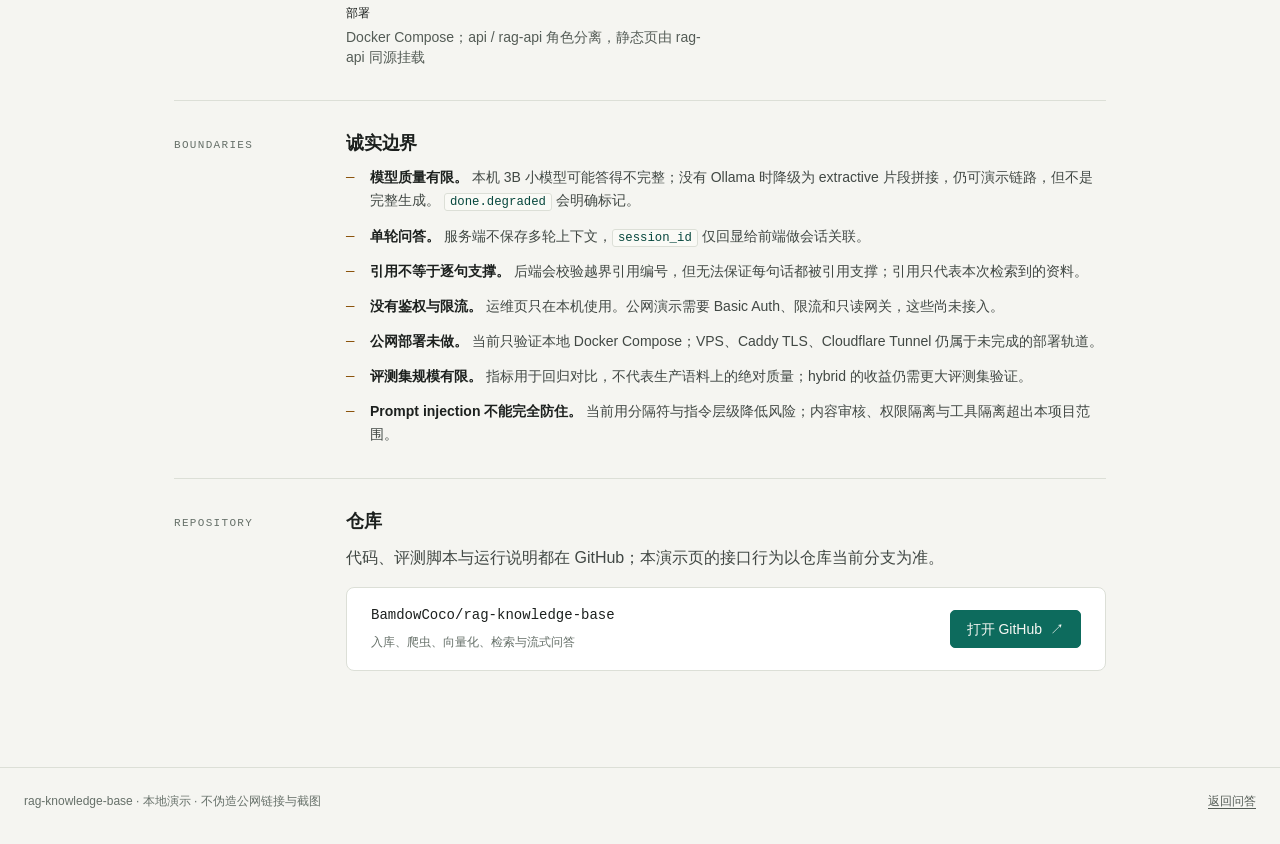
==== commit ac26c2ce: "refactor(repo): 项目更名为 rag-knowledge-base - 项目范围已从摄入管道扩展为端到端 RAG 问答系统  - 同步 README、pyproject、User-Age" ====
--- a/web/about.html
+++ b/web/about.html
@@ -6,7 +6,7 @@
     <meta name="theme-color" content="#f5f5f1" />
     <meta
       name="description"
-      content="rag-ingest-pipeline 的架构、技术栈与诚实边界：入库、爬虫、向量化、检索与流式问答。"
+      content="rag-knowledge-base 的架构、技术栈与诚实边界：入库、爬虫、向量化、检索、流式问答与评测。"
     />
     <title>架构与边界 · RAG 控制台</title>
     <link rel="icon" href="favicon.svg" type="image/svg+xml" />
@@ -41,7 +41,7 @@
           </svg>
           <span class="brand__text">
             <span class="brand__name">RAG 知识库控制台</span>
-            <span class="brand__sub">rag-ingest-pipeline</span>
+            <span class="brand__sub">rag-knowledge-base</span>
           </span>
         </a>
         <nav class="site-nav" aria-label="主导航">
@@ -280,12 +280,12 @@
           <p>代码、评测脚本与运行说明都在 GitHub；本演示页的接口行为以仓库当前分支为准。</p>
           <div class="repo-card">
             <div class="repo-card__text">
-              <span class="repo-card__name">BamdowCoco/rag-ingest-pipeline</span>
+              <span class="repo-card__name">BamdowCoco/rag-knowledge-base</span>
               <span class="repo-card__desc">入库、爬虫、向量化、检索与流式问答</span>
             </div>
             <a
               class="btn btn--primary"
-              href="https://github.com/BamdowCoco/rag-ingest-pipeline"
+              href="https://github.com/BamdowCoco/rag-knowledge-base"
               target="_blank"
               rel="noopener noreferrer"
             >
@@ -299,7 +299,7 @@
 
     <footer class="site-footer">
       <div class="site-footer__inner">
-        <span>rag-ingest-pipeline · 本地演示 · 不伪造公网链接与截图</span>
+        <span>rag-knowledge-base · 本地演示 · 不伪造公网链接与截图</span>
         <span><a href="index.html">返回问答</a></span>
       </div>
     </footer>
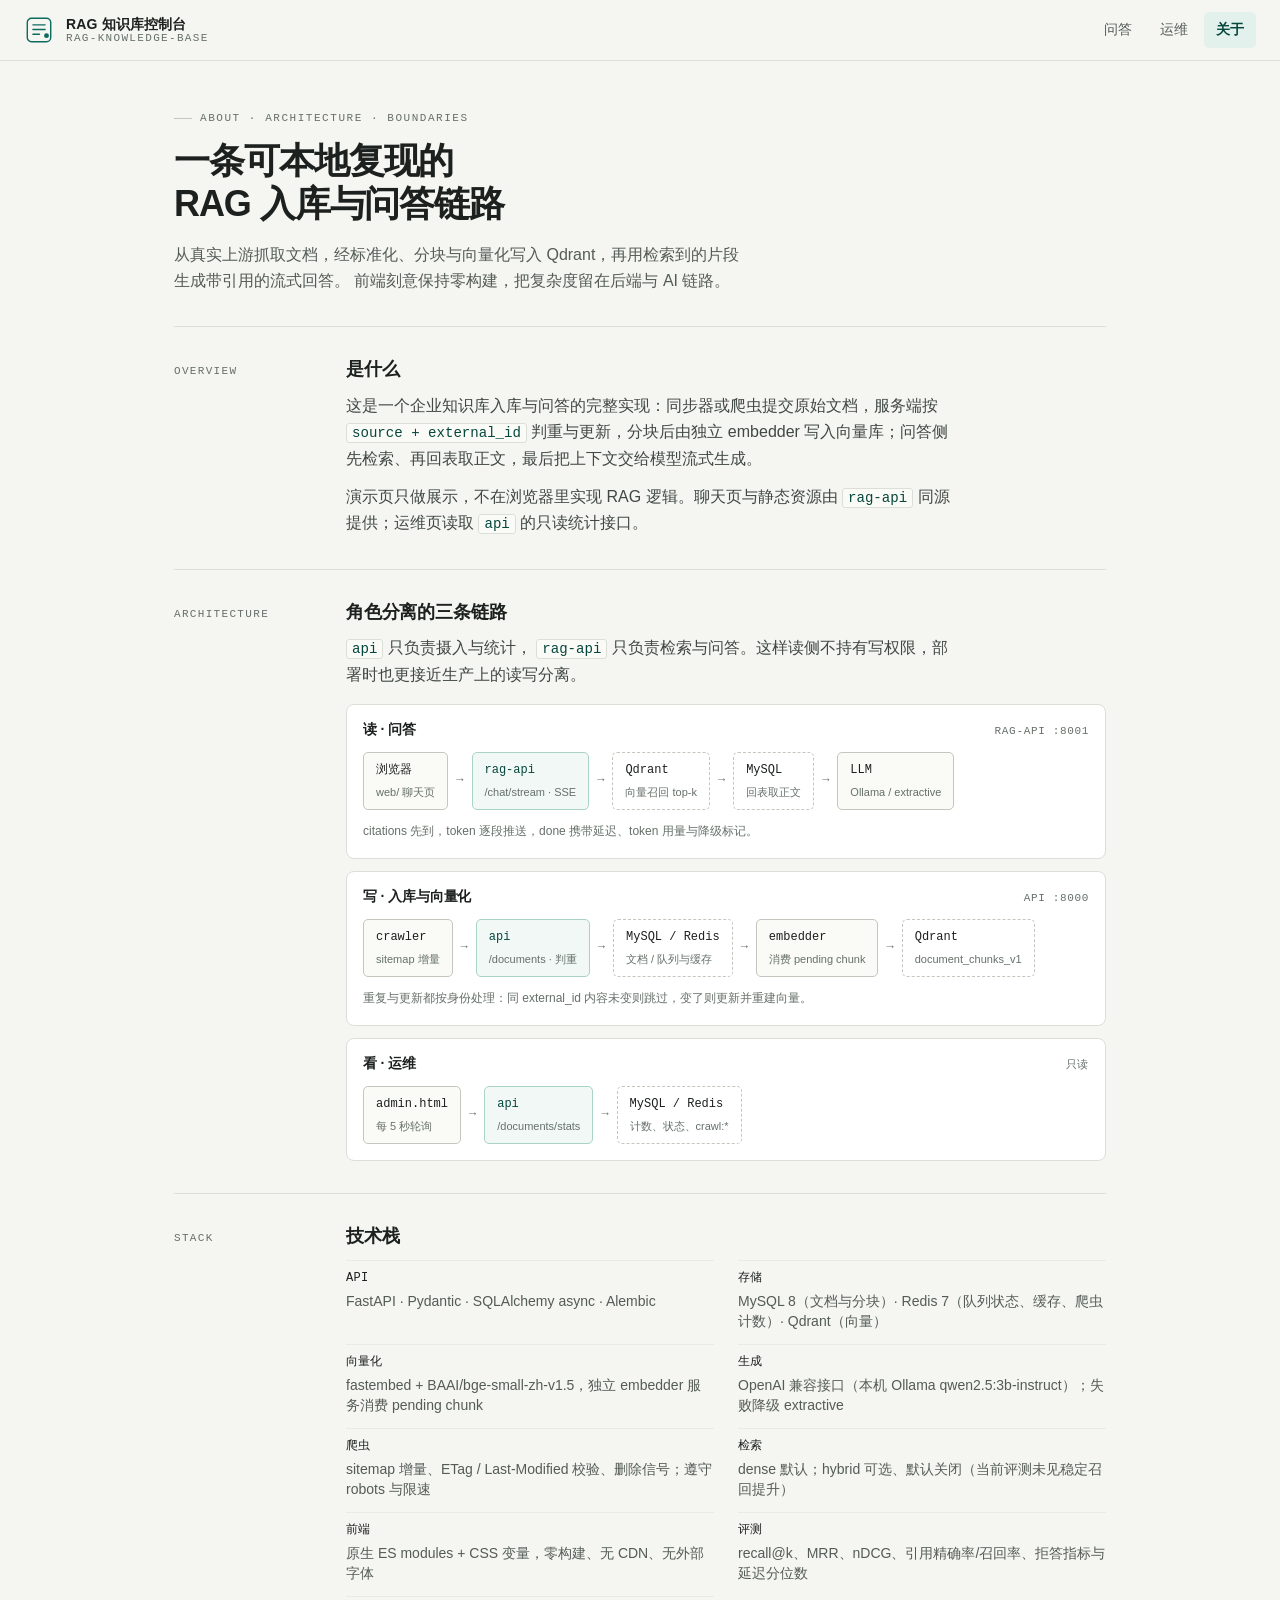
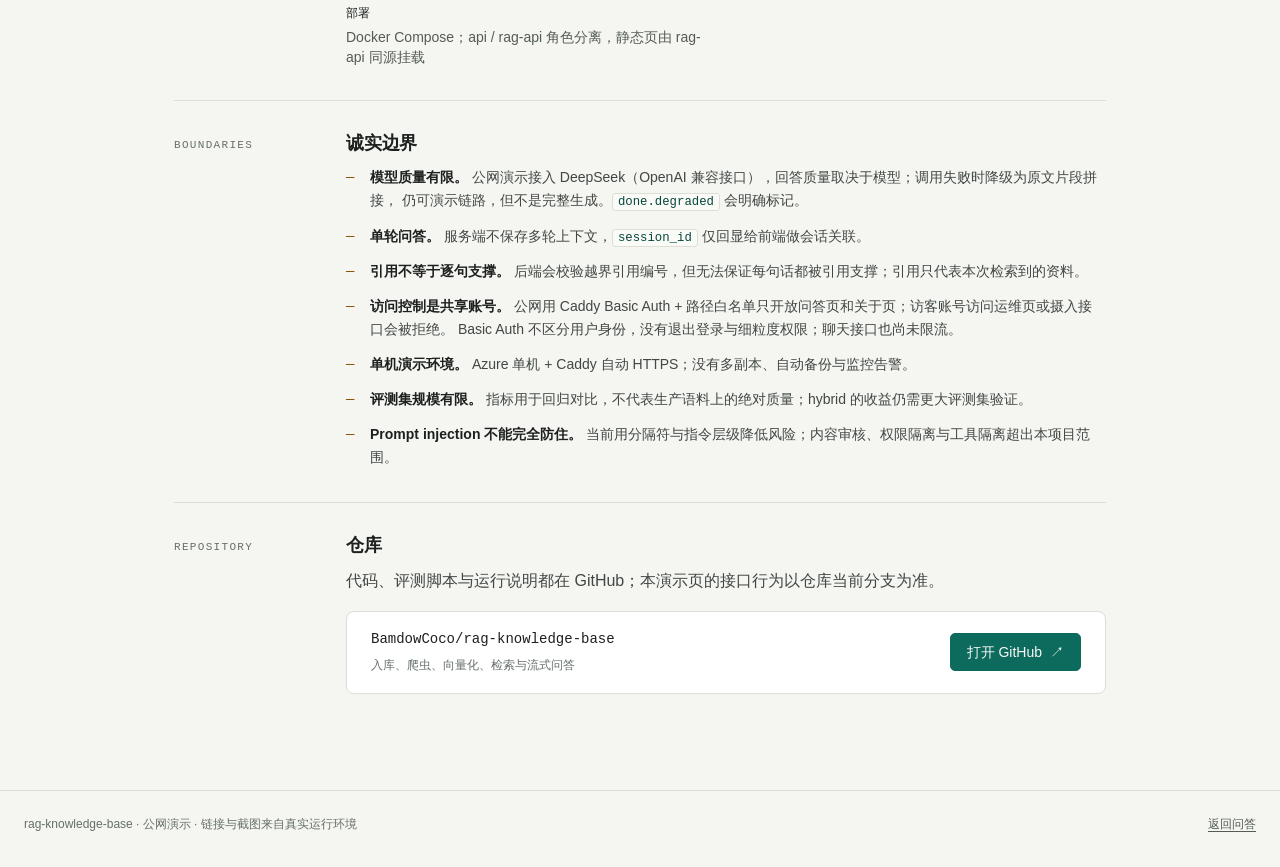
==== commit aaf98f71: "feat(deploy): 增加访客演示区与按岗位分发账号 - 访客账号只能访问 /demo/ 问答页与关于页 - Caddy 注入 X-Demo-Mode，后端固定来源 web 与召回数 5 - 账" ====
--- a/web/about.html
+++ b/web/about.html
@@ -10,10 +10,10 @@
     />
     <title>架构与边界 · RAG 控制台</title>
     <link rel="icon" href="favicon.svg" type="image/svg+xml" />
-    <link rel="stylesheet" href="css/tokens.css?v=20261104" />
-    <link rel="stylesheet" href="css/base.css?v=20261104" />
-    <link rel="stylesheet" href="css/components.css?v=20261104" />
-    <link rel="stylesheet" href="css/about.css?v=20261104" />
+    <link rel="stylesheet" href="css/tokens.css?v=20261111" />
+    <link rel="stylesheet" href="css/base.css?v=20261111" />
+    <link rel="stylesheet" href="css/components.css?v=20261111" />
+    <link rel="stylesheet" href="css/about.css?v=20261111" />
   </head>
   <body>
     <a class="skip-link" href="#main">跳到主要内容</a>
@@ -46,7 +46,7 @@
         </a>
         <nav class="site-nav" aria-label="主导航">
           <a href="index.html">问答</a>
-          <a href="admin.html">运维</a>
+          <a class="nav-owner" href="admin.html">运维</a>
           <a href="about.html" aria-current="page">关于</a>
         </nav>
       </div>
@@ -242,8 +242,8 @@
           <ul class="boundary-list">
             <li>
               <strong>模型质量有限。</strong>
-              本机 3B 小模型可能答得不完整；没有 Ollama 时降级为 extractive 片段拼接，仍可演示链路，但不是完整生成。
-              <span class="code-inline">done.degraded</span> 会明确标记。
+              公网演示接入 DeepSeek（OpenAI 兼容接口），回答质量取决于模型；调用失败时降级为原文片段拼接，
+              仍可演示链路，但不是完整生成。<span class="code-inline">done.degraded</span> 会明确标记。
             </li>
             <li>
               <strong>单轮问答。</strong>
@@ -254,12 +254,13 @@
               后端会校验越界引用编号，但无法保证每句话都被引用支撑；引用只代表本次检索到的资料。
             </li>
             <li>
-              <strong>没有鉴权与限流。</strong>
-              运维页只在本机使用。公网演示需要 Basic Auth、限流和只读网关，这些尚未接入。
-            </li>
-            <li>
-              <strong>公网部署未做。</strong>
-              当前只验证本地 Docker Compose；VPS、Caddy TLS、Cloudflare Tunnel 仍属于未完成的部署轨道。
+              <strong>访问控制是共享账号。</strong>
+              公网用 Caddy Basic Auth + 路径白名单只开放问答页和关于页；访客账号访问运维页或摄入接口会被拒绝。
+              Basic Auth 不区分用户身份，没有退出登录与细粒度权限；聊天接口也尚未限流。
+            </li>
+            <li>
+              <strong>单机演示环境。</strong>
+              Azure 单机 + Caddy 自动 HTTPS；没有多副本、自动备份与监控告警。
             </li>
             <li>
               <strong>评测集规模有限。</strong>
@@ -299,9 +300,10 @@
 
     <footer class="site-footer">
       <div class="site-footer__inner">
-        <span>rag-knowledge-base · 本地演示 · 不伪造公网链接与截图</span>
+        <span>rag-knowledge-base · 公网演示 · 链接与截图来自真实运行环境</span>
         <span><a href="index.html">返回问答</a></span>
       </div>
     </footer>
+    <script type="module" src="js/mode.js?v=20261111"></script>
   </body>
 </html>
--- a/web/css/base.css
+++ b/web/css/base.css
@@ -246,6 +246,11 @@
   font-weight: 600;
 }
 
+/* 访客演示区：运维入口只对站主账号开放 */
+.is-demo .nav-owner {
+  display: none;
+}
+
 /* ---- 页面骨架 ---------------------------------------------------------- */
 
 .page {
